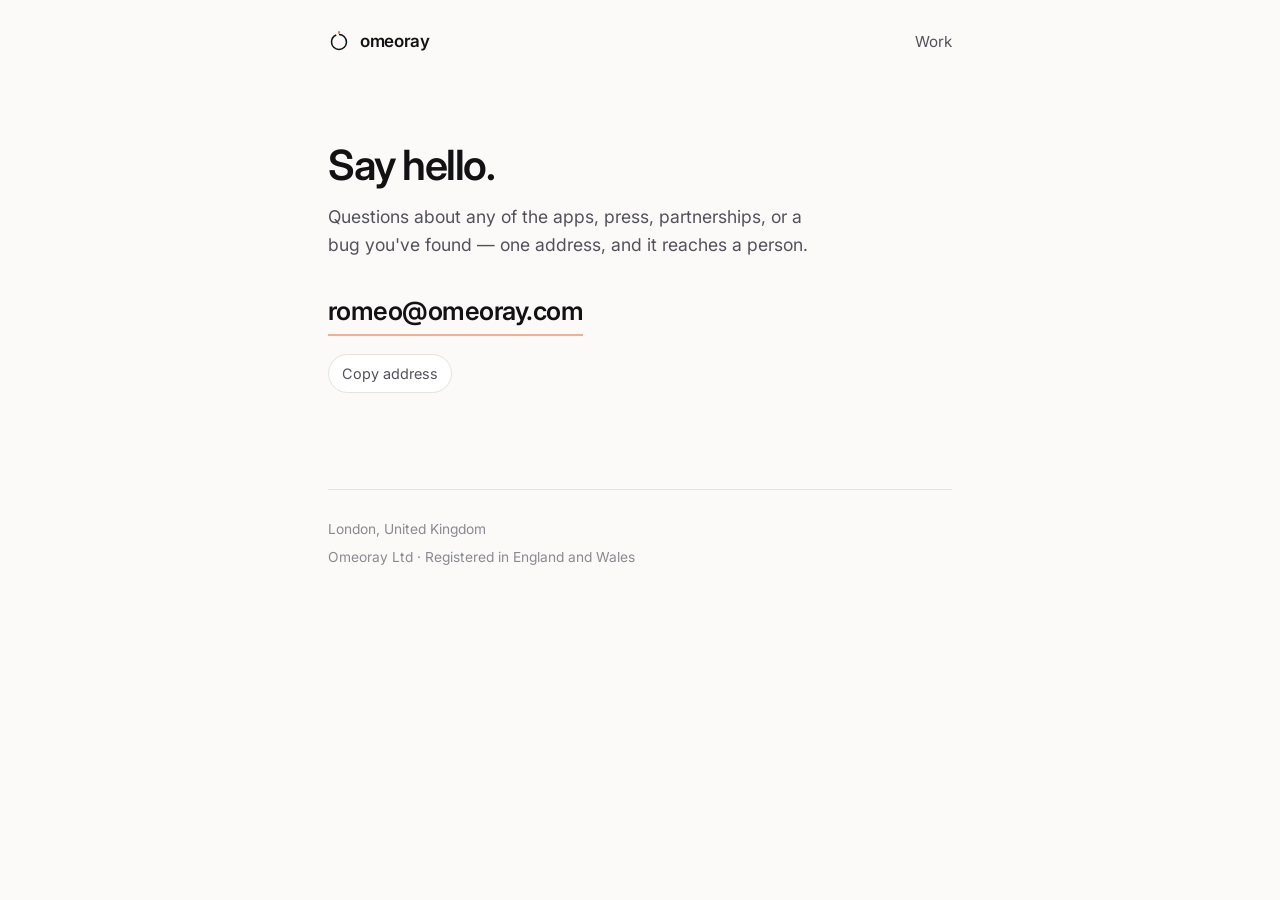
==== contact/index.html @ 8a7ece59 "Add the Omeoray Ltd company site A static site: home page with the three shipped products, and a con" ====
<!DOCTYPE html>
<html lang="en">
<head>
<meta charset="utf-8">
<meta name="viewport" content="width=device-width, initial-scale=1">
<title>Contact — Omeoray</title>
<meta name="description" content="Get in touch with Omeoray.">
<link rel="icon" href="../favicon.svg" type="image/svg+xml">
<meta property="og:title" content="Contact — Omeoray">
<meta property="og:description" content="Get in touch with Omeoray.">
<meta property="og:type" content="website">
<link rel="preconnect" href="https://fonts.googleapis.com">
<link rel="preconnect" href="https://fonts.gstatic.com" crossorigin>
<link href="https://fonts.googleapis.com/css2?family=Inter:wght@400;500;600&display=swap" rel="stylesheet">
<link rel="stylesheet" href="../styles.css">
</head>
<body>

<div class="shell">

  <header class="top">
    <a class="brand" href="../" aria-label="Omeoray — home">
      <svg class="mark" viewBox="0 0 100 100" style="--bearing:0deg" aria-hidden="true">
        <g class="dial">
          <circle class="ring" cx="50" cy="50" r="34" stroke-dasharray="199.6 14" transform="rotate(-90 50 50)"></circle>
          <line class="tick" x1="50" y1="10.5" x2="50" y2="3.5"></line>
        </g>
      </svg>
      <span>omeoray</span>
    </a>
    <nav><a href="../">Work</a></nav>
  </header>

  <main>
    <section class="contact">
      <h1>Say hello.</h1>
      <p>Questions about any of the apps, press, partnerships, or a bug you've found — one address, and it reaches a person.</p>

      <a class="mailto" href="mailto:romeo@omeoray.com">romeo@omeoray.com</a>

      <div class="copy-row">
        <button class="copy" id="copyBtn" type="button" hidden>Copy address</button>
        <span class="copy-note" id="copyNote" role="status" aria-live="polite"></span>
      </div>
    </section>
  </main>

  <footer>
    <p>London, United Kingdom</p>
    <!-- Required by law before this goes live on a public domain: company number,
         place of registration and registered office address. See README. -->
    <p>Omeoray Ltd · Registered in England and Wales</p>
  </footer>

</div>

<script>
  document.documentElement.classList.add('js');

  // Only offer the copy button if the browser can actually copy.
  var btn = document.getElementById('copyBtn');
  var note = document.getElementById('copyNote');
  var address = 'romeo@omeoray.com';

  if (btn && navigator.clipboard && window.isSecureContext) {
    btn.hidden = false;
    btn.addEventListener('click', function () {
      navigator.clipboard.writeText(address).then(function () {
        note.textContent = 'Copied.';
        note.classList.add('is-shown');
        setTimeout(function () { note.classList.remove('is-shown'); }, 1800);
      }).catch(function () {
        note.textContent = 'Copy failed — select it instead.';
        note.classList.add('is-shown');
      });
    });
  }
</script>

</body>
</html>
---- styles.css ----
/* Omeoray Ltd — company site
   One stylesheet. Light by default, dark when the viewer's system asks for it. */

:root {
  --bg: #fbfaf8;
  --bg-raised: #ffffff;
  --ink: #121214;
  --ink-soft: #52525b;
  --ink-faint: #8a8a93;
  --line: #e6e3dd;
  --accent: #e9540d;
  --shadow: 0 1px 2px rgba(18, 18, 20, 0.04), 0 8px 24px rgba(18, 18, 20, 0.05);
  --shadow-lift: 0 2px 4px rgba(18, 18, 20, 0.05), 0 14px 36px rgba(18, 18, 20, 0.09);
  --radius: 14px;
}

@media (prefers-color-scheme: dark) {
  :root:not([data-theme="light"]) {
    --bg: #0e0e10;
    --bg-raised: #17171a;
    --ink: #f4f3f1;
    --ink-soft: #a9a9b2;
    --ink-faint: #74747c;
    --line: #27272b;
    --accent: #ff7a33;
    --shadow: 0 1px 2px rgba(0, 0, 0, 0.3), 0 8px 24px rgba(0, 0, 0, 0.26);
    --shadow-lift: 0 2px 4px rgba(0, 0, 0, 0.34), 0 14px 36px rgba(0, 0, 0, 0.4);
  }
}

:root[data-theme="dark"] {
  --bg: #0e0e10;
  --bg-raised: #17171a;
  --ink: #f4f3f1;
  --ink-soft: #a9a9b2;
  --ink-faint: #74747c;
  --line: #27272b;
  --accent: #ff7a33;
  --shadow: 0 1px 2px rgba(0, 0, 0, 0.3), 0 8px 24px rgba(0, 0, 0, 0.26);
  --shadow-lift: 0 2px 4px rgba(0, 0, 0, 0.34), 0 14px 36px rgba(0, 0, 0, 0.4);
}

*,
*::before,
*::after {
  box-sizing: border-box;
}

html {
  -webkit-text-size-adjust: 100%;
}

body {
  margin: 0;
  background: var(--bg);
  color: var(--ink);
  font-family: Inter, ui-sans-serif, system-ui, -apple-system, "Segoe UI", Roboto,
    Helvetica, Arial, sans-serif;
  font-size: 17px;
  line-height: 1.6;
  -webkit-font-smoothing: antialiased;
  text-rendering: optimizeLegibility;
}

.shell {
  width: 100%;
  max-width: 41rem;
  margin: 0 auto;
  padding: 0 16px;
}

/* ---------- the bearing mark ---------- */

.mark {
  display: block;
  color: var(--ink);
  flex: none;
}

.mark .ring {
  fill: none;
  stroke: currentColor;
  stroke-width: 7;
}

.mark .tick {
  fill: none;
  stroke: var(--accent);
  stroke-width: 7;
  stroke-linecap: round;
}

.mark .dial {
  transform: rotate(var(--bearing, 0deg));
  transform-origin: 50px 50px;
  transition: transform 900ms cubic-bezier(0.22, 1, 0.36, 1);
}

/* ---------- header ---------- */

.top {
  display: flex;
  align-items: center;
  justify-content: space-between;
  gap: 16px;
  padding: 28px 0 0;
}

.brand {
  display: inline-flex;
  align-items: center;
  gap: 10px;
  color: inherit;
  text-decoration: none;
  font-weight: 600;
  letter-spacing: -0.02em;
}

.brand .mark {
  width: 22px;
  height: 22px;
}

.top nav a {
  color: var(--ink-soft);
  text-decoration: none;
  font-size: 0.95rem;
}

.top nav a:hover,
.top nav a:focus-visible {
  color: var(--ink);
}

/* ---------- hero ---------- */

.hero {
  padding: 88px 0 72px;
}

.hero .mark {
  width: 56px;
  height: 56px;
  margin-bottom: 30px;
}

.hero h1 {
  margin: 0 0 14px;
  font-size: clamp(2.1rem, 8vw, 3rem);
  line-height: 1.05;
  letter-spacing: -0.035em;
  font-weight: 600;
}

.hero p {
  margin: 0;
  max-width: 30rem;
  color: var(--ink-soft);
  font-size: 1.1rem;
}

/* ---------- projects ---------- */

.section-label {
  margin: 0 0 20px;
  font-size: 0.78rem;
  font-weight: 600;
  letter-spacing: 0.1em;
  text-transform: uppercase;
  color: var(--ink-faint);
}

.projects {
  list-style: none;
  margin: 0;
  padding: 0;
  display: grid;
  gap: 16px;
}

.project {
  background: var(--bg-raised);
  border: 1px solid var(--line);
  border-radius: var(--radius);
  padding: 24px;
  box-shadow: var(--shadow);
  transition: box-shadow 260ms ease, transform 260ms ease, border-color 260ms ease;
}

.project:hover,
.project:focus-within {
  transform: translateY(-2px);
  box-shadow: var(--shadow-lift);
  border-color: color-mix(in srgb, var(--accent) 34%, var(--line));
}

/* One satisfying revolution when you reach for it. */
.project:hover .mark .dial,
.project:focus-within .mark .dial {
  transform: rotate(calc(var(--bearing, 0deg) + 360deg));
}

.project-top {
  display: flex;
  align-items: center;
  gap: 12px;
  margin-bottom: 10px;
}

.project-top .mark {
  width: 26px;
  height: 26px;
}

.project h3 {
  margin: 0;
  font-size: 1.22rem;
  letter-spacing: -0.02em;
  font-weight: 600;
}

.project p {
  margin: 0 0 18px;
  color: var(--ink-soft);
}

.actions {
  display: flex;
  flex-wrap: wrap;
  gap: 8px;
  margin: 0 !important;
}

.btn {
  display: inline-flex;
  align-items: center;
  gap: 7px;
  padding: 8px 14px;
  border: 1px solid var(--line);
  border-radius: 999px;
  background: var(--bg);
  color: var(--ink);
  font-size: 0.92rem;
  font-weight: 500;
  text-decoration: none;
  transition: border-color 160ms ease, color 160ms ease, background 160ms ease;
}

.btn:hover,
.btn:focus-visible {
  border-color: var(--accent);
  color: var(--accent);
}

.btn svg {
  width: 13px;
  height: 13px;
  flex: none;
}

/* ---------- contact ---------- */

.contact {
  padding: 88px 0 0;
}

.contact h1 {
  margin: 0 0 14px;
  font-size: clamp(2rem, 7vw, 2.6rem);
  letter-spacing: -0.035em;
  line-height: 1.1;
  font-weight: 600;
}

.contact > p {
  margin: 0 0 32px;
  max-width: 30rem;
  color: var(--ink-soft);
  font-size: 1.1rem;
}

.mailto {
  display: inline-block;
  font-size: clamp(1.15rem, 5vw, 1.6rem);
  font-weight: 600;
  letter-spacing: -0.02em;
  color: var(--ink);
  text-decoration: none;
  border-bottom: 2px solid color-mix(in srgb, var(--accent) 45%, transparent);
  padding-bottom: 2px;
  transition: color 160ms ease, border-color 160ms ease;
  overflow-wrap: anywhere;
}

.mailto:hover,
.mailto:focus-visible {
  color: var(--accent);
  border-color: var(--accent);
}

.copy-row {
  display: flex;
  align-items: center;
  gap: 12px;
  margin-top: 18px;
  min-height: 34px;
}

.copy {
  appearance: none;
  font: inherit;
  font-size: 0.9rem;
  cursor: pointer;
  padding: 7px 13px;
  border: 1px solid var(--line);
  border-radius: 999px;
  background: var(--bg-raised);
  color: var(--ink-soft);
  transition: border-color 160ms ease, color 160ms ease;
}

.copy:hover,
.copy:focus-visible {
  border-color: var(--accent);
  color: var(--accent);
}

.copy-note {
  font-size: 0.9rem;
  color: var(--accent);
  opacity: 0;
  transition: opacity 200ms ease;
}

.copy-note.is-shown {
  opacity: 1;
}

/* ---------- footer ---------- */

footer {
  margin-top: 96px;
  padding: 28px 0 44px;
  border-top: 1px solid var(--line);
  color: var(--ink-faint);
  font-size: 0.86rem;
}

footer p {
  margin: 0 0 6px;
}

footer a {
  color: var(--ink-soft);
  text-decoration: none;
}

footer a:hover,
footer a:focus-visible {
  color: var(--accent);
}

/* ---------- scroll reveal (only ever applied when JS runs) ---------- */

.js .reveal {
  opacity: 0;
  transform: translateY(14px);
  transition: opacity 620ms ease, transform 620ms cubic-bezier(0.22, 1, 0.36, 1);
}

.js .reveal.is-in {
  opacity: 1;
  transform: none;
}

:focus-visible {
  outline: 2px solid var(--accent);
  outline-offset: 3px;
  border-radius: 4px;
}

@media (prefers-reduced-motion: reduce) {
  *,
  *::before,
  *::after {
    animation-duration: 0.001ms !important;
    animation-iteration-count: 1 !important;
    transition-duration: 0.001ms !important;
  }

  .js .reveal {
    opacity: 1;
    transform: none;
  }
}
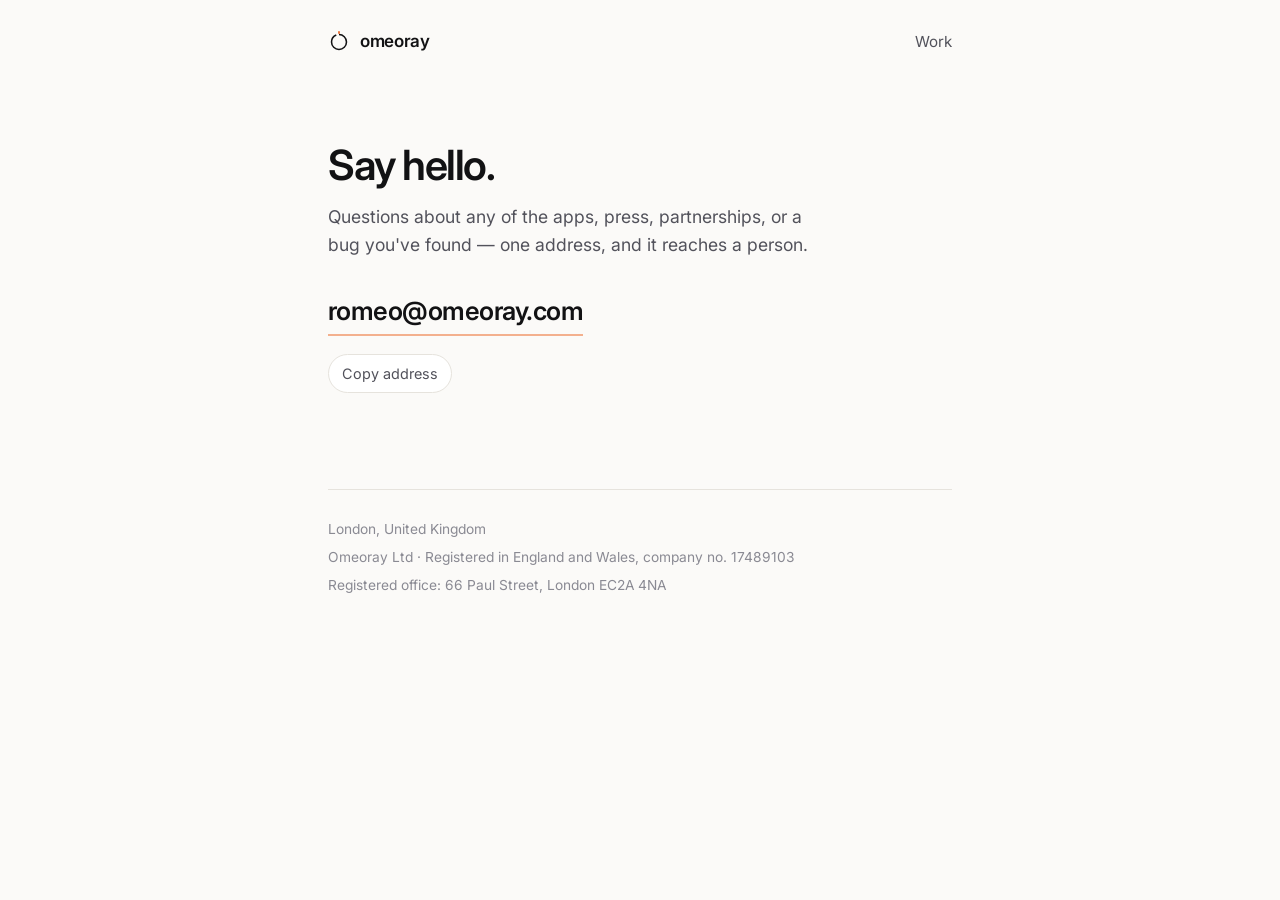
==== commit d09ddb39: "Add app icons, company details, and a little 2003 Each product now leads with its real App Store ico" ====
--- a/contact/index.html
+++ b/contact/index.html
@@ -47,9 +47,8 @@
 
   <footer>
     <p>London, United Kingdom</p>
-    <!-- Required by law before this goes live on a public domain: company number,
-         place of registration and registered office address. See README. -->
-    <p>Omeoray Ltd · Registered in England and Wales</p>
+    <p>Omeoray Ltd · Registered in England and Wales, company no. 17489103</p>
+    <p>Registered office: 66 Paul Street, London EC2A 4NA</p>
   </footer>
 
 </div>
--- a/styles.css
+++ b/styles.css
@@ -12,6 +12,9 @@
   --shadow: 0 1px 2px rgba(18, 18, 20, 0.04), 0 8px 24px rgba(18, 18, 20, 0.05);
   --shadow-lift: 0 2px 4px rgba(18, 18, 20, 0.05), 0 14px 36px rgba(18, 18, 20, 0.09);
   --radius: 14px;
+  --mono: ui-monospace, SFMono-Regular, Menlo, "Cascadia Mono", "Liberation Mono",
+    Consolas, monospace;
+  --sheen: rgba(255, 255, 255, 0.55);
 }
 
 @media (prefers-color-scheme: dark) {
@@ -25,6 +28,7 @@
     --accent: #ff7a33;
     --shadow: 0 1px 2px rgba(0, 0, 0, 0.3), 0 8px 24px rgba(0, 0, 0, 0.26);
     --shadow-lift: 0 2px 4px rgba(0, 0, 0, 0.34), 0 14px 36px rgba(0, 0, 0, 0.4);
+    --sheen: rgba(255, 255, 255, 0.16);
   }
 }
 
@@ -38,6 +42,7 @@
   --accent: #ff7a33;
   --shadow: 0 1px 2px rgba(0, 0, 0, 0.3), 0 8px 24px rgba(0, 0, 0, 0.26);
   --shadow-lift: 0 2px 4px rgba(0, 0, 0, 0.34), 0 14px 36px rgba(0, 0, 0, 0.4);
+  --sheen: rgba(255, 255, 255, 0.16);
 }
 
 *,
@@ -163,9 +168,10 @@
 
 .section-label {
   margin: 0 0 20px;
-  font-size: 0.78rem;
-  font-weight: 600;
-  letter-spacing: 0.1em;
+  font-family: var(--mono);
+  font-size: 0.72rem;
+  font-weight: 500;
+  letter-spacing: 0.18em;
   text-transform: uppercase;
   color: var(--ink-faint);
 }
@@ -179,6 +185,8 @@
 }
 
 .project {
+  position: relative;
+  overflow: hidden;
   background: var(--bg-raised);
   border: 1px solid var(--line);
   border-radius: var(--radius);
@@ -203,20 +211,143 @@
 .project-top {
   display: flex;
   align-items: center;
-  gap: 12px;
-  margin-bottom: 10px;
-}
-
+  gap: 14px;
+  margin-bottom: 14px;
+}
+
+/* The maker's mark sits in the corner of each product, like a hallmark. */
 .project-top .mark {
-  width: 26px;
-  height: 26px;
+  width: 20px;
+  height: 20px;
+  opacity: 0.45;
 }
 
 .project h3 {
+  flex: 1;
   margin: 0;
   font-size: 1.22rem;
   letter-spacing: -0.02em;
   font-weight: 600;
+}
+
+/* ---------- app icons, with the 2003 glass shine ---------- */
+
+.app-icon {
+  position: relative;
+  width: 56px;
+  height: 56px;
+  flex: none;
+  border-radius: 13px;
+  overflow: hidden;
+  box-shadow: 0 1px 2px rgba(0, 0, 0, 0.2), 0 6px 14px rgba(0, 0, 0, 0.14);
+}
+
+.app-icon img {
+  display: block;
+  width: 100%;
+  height: 100%;
+  object-fit: cover;
+}
+
+/* highlight across the top half, cut off hard — the old gel-button trick */
+.app-icon::after {
+  content: "";
+  position: absolute;
+  inset: 0;
+  pointer-events: none;
+  background: linear-gradient(
+    to bottom,
+    rgba(255, 255, 255, 0.4) 0%,
+    rgba(255, 255, 255, 0.12) 45%,
+    rgba(255, 255, 255, 0) 46%
+  );
+}
+
+.app-icon::before {
+  content: "";
+  position: absolute;
+  inset: 0;
+  z-index: 1;
+  pointer-events: none;
+  border-radius: inherit;
+  box-shadow: inset 0 0 0 1px rgba(0, 0, 0, 0.14);
+}
+
+/* ---------- the sheen sweep ---------- */
+
+.project::after {
+  content: "";
+  position: absolute;
+  top: 0;
+  left: -60%;
+  width: 38%;
+  height: 100%;
+  pointer-events: none;
+  opacity: 0;
+  transform: skewX(-18deg);
+  background: linear-gradient(100deg, transparent, var(--sheen), transparent);
+}
+
+.project:hover::after,
+.project:focus-within::after {
+  animation: sweep 900ms ease-out;
+}
+
+@keyframes sweep {
+  0% { left: -60%; opacity: 0; }
+  12% { opacity: 1; }
+  100% { left: 125%; opacity: 0; }
+}
+
+/* ---------- the loader ---------- */
+
+.preloader {
+  position: fixed;
+  inset: 0;
+  z-index: 60;
+  display: none;
+  flex-direction: column;
+  align-items: center;
+  justify-content: center;
+  gap: 18px;
+  background: var(--bg);
+}
+
+.preloading .preloader {
+  display: flex;
+}
+
+.preloading body {
+  overflow: hidden;
+}
+
+.preloader.is-done {
+  opacity: 0;
+  pointer-events: none;
+  transition: opacity 420ms ease;
+}
+
+.pl-bar {
+  width: min(240px, 58vw);
+  height: 3px;
+  overflow: hidden;
+  border-radius: 999px;
+  background: var(--line);
+}
+
+.pl-fill {
+  width: 0;
+  height: 100%;
+  border-radius: 999px;
+  background: var(--accent);
+}
+
+.pl-count {
+  font-family: var(--mono);
+  font-size: 0.72rem;
+  letter-spacing: 0.22em;
+  text-transform: uppercase;
+  color: var(--ink-faint);
 }
 
 .project p {
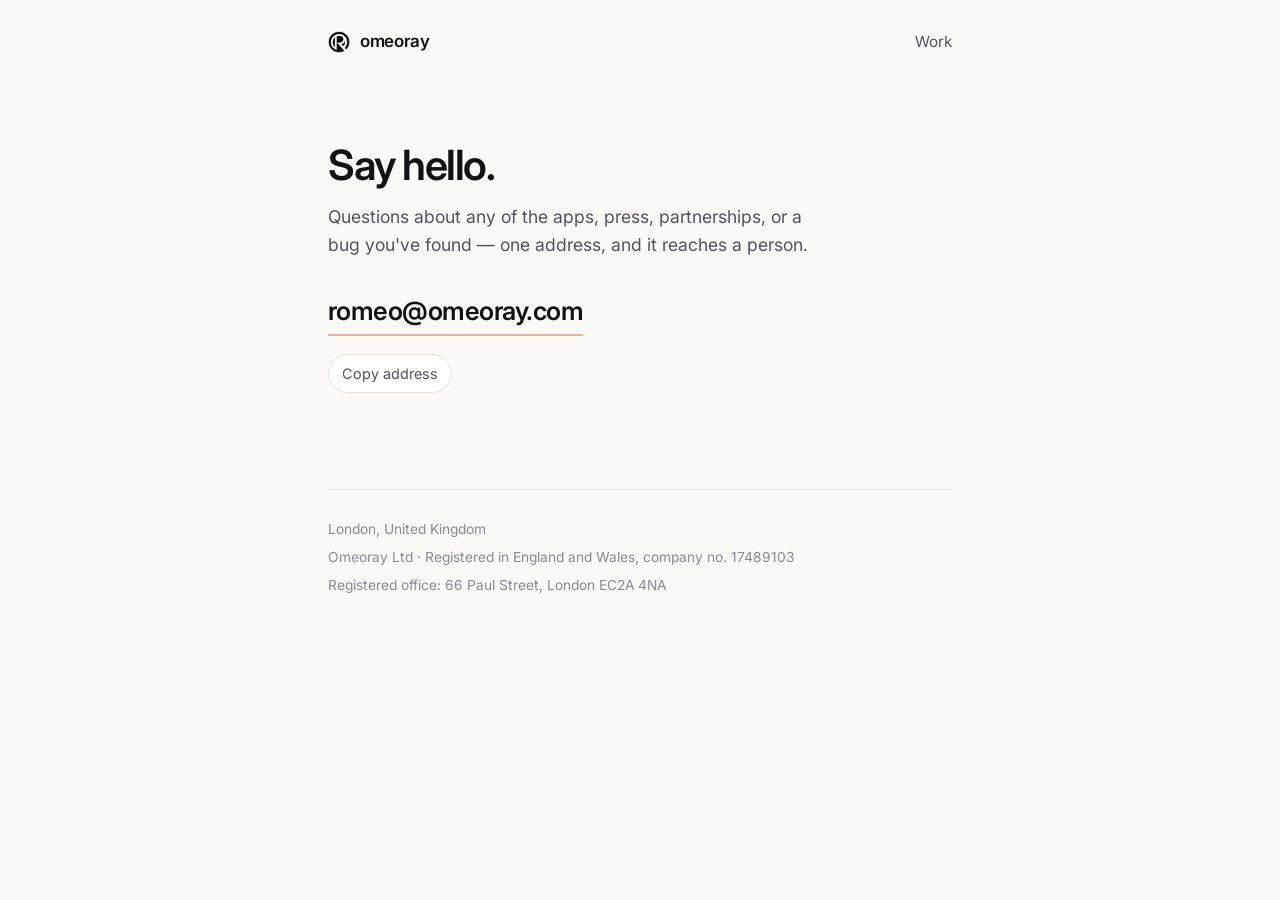
==== commit 81ac5046: "Use the real Omeoray mark Replaces the placeholder ring with the actual monogram, cropped out of the" ====
--- a/contact/index.html
+++ b/contact/index.html
@@ -6,6 +6,7 @@
 <title>Contact — Omeoray</title>
 <meta name="description" content="Get in touch with Omeoray.">
 <link rel="icon" href="../favicon.svg" type="image/svg+xml">
+<link rel="apple-touch-icon" href="../assets/apple-touch-icon.png">
 <meta property="og:title" content="Contact — Omeoray">
 <meta property="og:description" content="Get in touch with Omeoray.">
 <meta property="og:type" content="website">
@@ -20,12 +21,7 @@
 
   <header class="top">
     <a class="brand" href="../" aria-label="Omeoray — home">
-      <svg class="mark" viewBox="0 0 100 100" style="--bearing:0deg" aria-hidden="true">
-        <g class="dial">
-          <circle class="ring" cx="50" cy="50" r="34" stroke-dasharray="199.6 14" transform="rotate(-90 50 50)"></circle>
-          <line class="tick" x1="50" y1="10.5" x2="50" y2="3.5"></line>
-        </g>
-      </svg>
+      <img class="mark" src="../assets/omeoray-mark.png" width="512" height="512" alt="" decoding="async">
       <span>omeoray</span>
     </a>
     <nav><a href="../">Work</a></nav>
--- a/styles.css
+++ b/styles.css
@@ -74,31 +74,26 @@
   padding: 0 16px;
 }
 
-/* ---------- the bearing mark ---------- */
-
+/* ---------- the Omeoray mark ---------- */
+
+/* Black artwork on transparent, so dark mode is one exact inversion
+   rather than a second export. */
 .mark {
   display: block;
-  color: var(--ink);
   flex: none;
-}
-
-.mark .ring {
-  fill: none;
-  stroke: currentColor;
-  stroke-width: 7;
-}
-
-.mark .tick {
-  fill: none;
-  stroke: var(--accent);
-  stroke-width: 7;
-  stroke-linecap: round;
-}
-
-.mark .dial {
-  transform: rotate(var(--bearing, 0deg));
-  transform-origin: 50px 50px;
+  width: 22px;
+  height: 22px;
   transition: transform 900ms cubic-bezier(0.22, 1, 0.36, 1);
+}
+
+@media (prefers-color-scheme: dark) {
+  :root:not([data-theme="light"]) .mark {
+    filter: invert(1);
+  }
+}
+
+:root[data-theme="dark"] .mark {
+  filter: invert(1);
 }
 
 /* ---------- header ---------- */
@@ -144,9 +139,15 @@
 }
 
 .hero .mark {
-  width: 56px;
-  height: 56px;
+  width: 62px;
+  height: 62px;
   margin-bottom: 30px;
+  animation: spin-in 1100ms cubic-bezier(0.22, 1, 0.36, 1) both;
+}
+
+@keyframes spin-in {
+  from { transform: rotate(-150deg) scale(0.86); opacity: 0; }
+  to { transform: none; opacity: 1; }
 }
 
 .hero h1 {
@@ -203,9 +204,9 @@
 }
 
 /* One satisfying revolution when you reach for it. */
-.project:hover .mark .dial,
-.project:focus-within .mark .dial {
-  transform: rotate(calc(var(--bearing, 0deg) + 360deg));
+.project:hover .mark,
+.project:focus-within .mark {
+  transform: rotate(360deg);
 }
 
 .project-top {
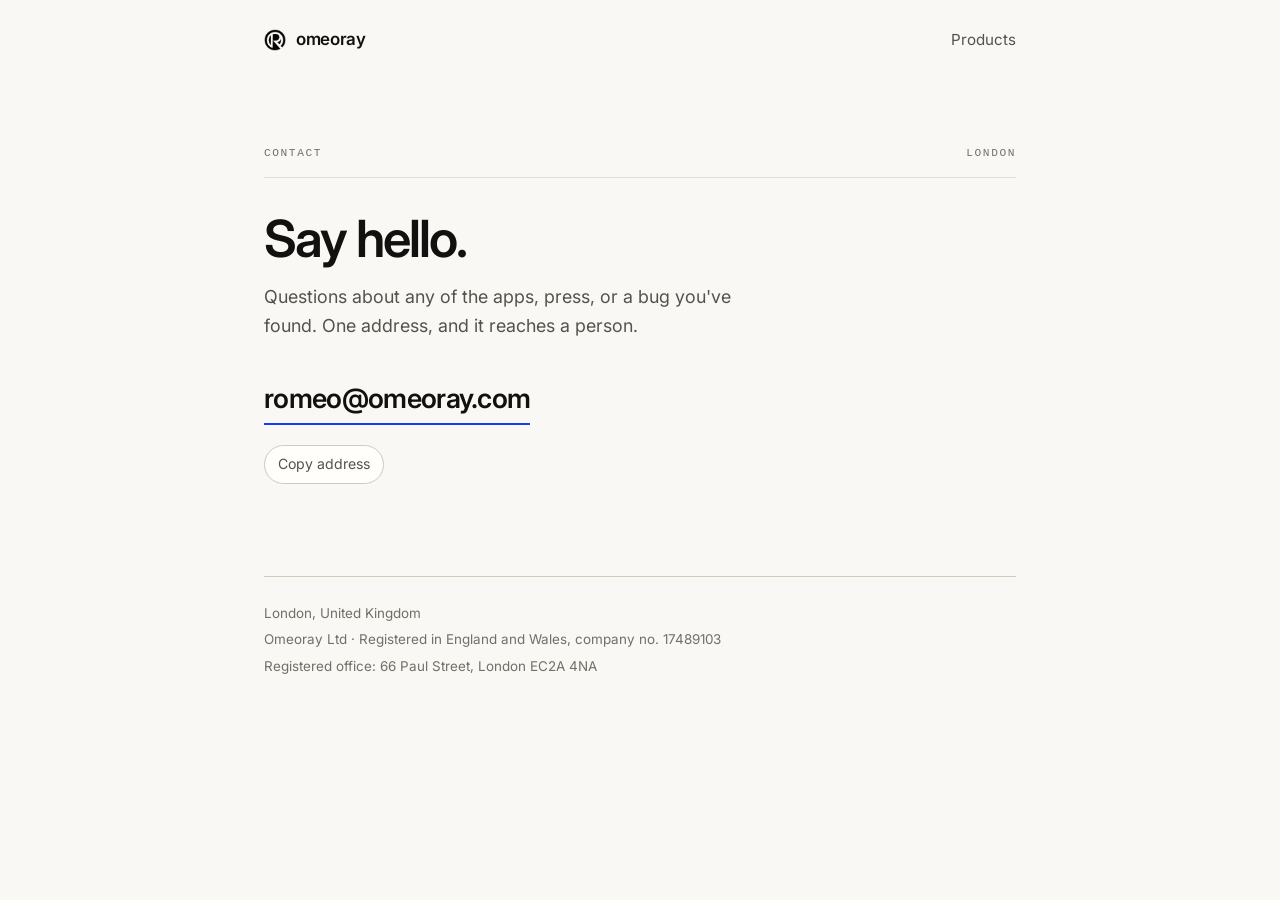
==== commit 74b46355: "Rework the site as a curated portfolio Panels instead of cards. The rounded, shadowed card look read" ====
--- a/contact/index.html
+++ b/contact/index.html
@@ -24,13 +24,18 @@
       <img class="mark" src="../assets/omeoray-mark.png" width="512" height="512" alt="" decoding="async">
       <span>omeoray</span>
     </a>
-    <nav><a href="../">Work</a></nav>
+    <nav><a href="../">Products</a></nav>
   </header>
 
   <main>
     <section class="contact">
+      <div class="hero-bar">
+        <span class="meta">Contact</span>
+        <span class="meta">London</span>
+      </div>
+
       <h1>Say hello.</h1>
-      <p>Questions about any of the apps, press, partnerships, or a bug you've found — one address, and it reaches a person.</p>
+      <p>Questions about any of the apps, press, or a bug you've found. One address, and it reaches a person.</p>
 
       <a class="mailto" href="mailto:romeo@omeoray.com">romeo@omeoray.com</a>
 
@@ -61,11 +66,11 @@
     btn.hidden = false;
     btn.addEventListener('click', function () {
       navigator.clipboard.writeText(address).then(function () {
-        note.textContent = 'Copied.';
+        note.textContent = 'Copied';
         note.classList.add('is-shown');
         setTimeout(function () { note.classList.remove('is-shown'); }, 1800);
       }).catch(function () {
-        note.textContent = 'Copy failed — select it instead.';
+        note.textContent = 'Copy failed — select it instead';
         note.classList.add('is-shown');
       });
     });
--- a/styles.css
+++ b/styles.css
@@ -1,48 +1,46 @@
 /* Omeoray Ltd — company site
-   One stylesheet. Light by default, dark when the viewer's system asks for it. */
+   One stylesheet. Warm off-white, near-black, one electric blue.
+   Light by default, dark when the viewer's system asks for it. */
 
 :root {
-  --bg: #fbfaf8;
-  --bg-raised: #ffffff;
-  --ink: #121214;
-  --ink-soft: #52525b;
-  --ink-faint: #8a8a93;
-  --line: #e6e3dd;
-  --accent: #e9540d;
-  --shadow: 0 1px 2px rgba(18, 18, 20, 0.04), 0 8px 24px rgba(18, 18, 20, 0.05);
-  --shadow-lift: 0 2px 4px rgba(18, 18, 20, 0.05), 0 14px 36px rgba(18, 18, 20, 0.09);
-  --radius: 14px;
+  --bg: #faf8f4;
+  --panel: #fffefb;
+  --ink: #121110;
+  --ink-soft: #55524c;
+  --ink-faint: #736f67;
+  --line: #e4ded3;
+  --line-strong: #d2cabb;
+  --accent: #1b3cff;
+  --accent-wash: rgba(27, 60, 255, 0.05);
+  --radius: 10px;
   --mono: ui-monospace, SFMono-Regular, Menlo, "Cascadia Mono", "Liberation Mono",
     Consolas, monospace;
-  --sheen: rgba(255, 255, 255, 0.55);
 }
 
 @media (prefers-color-scheme: dark) {
   :root:not([data-theme="light"]) {
-    --bg: #0e0e10;
-    --bg-raised: #17171a;
-    --ink: #f4f3f1;
-    --ink-soft: #a9a9b2;
-    --ink-faint: #74747c;
-    --line: #27272b;
-    --accent: #ff7a33;
-    --shadow: 0 1px 2px rgba(0, 0, 0, 0.3), 0 8px 24px rgba(0, 0, 0, 0.26);
-    --shadow-lift: 0 2px 4px rgba(0, 0, 0, 0.34), 0 14px 36px rgba(0, 0, 0, 0.4);
-    --sheen: rgba(255, 255, 255, 0.16);
+    --bg: #0d0d0c;
+    --panel: #151513;
+    --ink: #f5f2ec;
+    --ink-soft: #a8a49c;
+    --ink-faint: #8a857b;
+    --line: #272521;
+    --line-strong: #3a3732;
+    --accent: #6b89ff;
+    --accent-wash: rgba(107, 137, 255, 0.07);
   }
 }
 
 :root[data-theme="dark"] {
-  --bg: #0e0e10;
-  --bg-raised: #17171a;
-  --ink: #f4f3f1;
-  --ink-soft: #a9a9b2;
-  --ink-faint: #74747c;
-  --line: #27272b;
-  --accent: #ff7a33;
-  --shadow: 0 1px 2px rgba(0, 0, 0, 0.3), 0 8px 24px rgba(0, 0, 0, 0.26);
-  --shadow-lift: 0 2px 4px rgba(0, 0, 0, 0.34), 0 14px 36px rgba(0, 0, 0, 0.4);
-  --sheen: rgba(255, 255, 255, 0.16);
+  --bg: #0d0d0c;
+  --panel: #151513;
+  --ink: #f5f2ec;
+  --ink-soft: #a8a49c;
+  --ink-faint: #8a857b;
+  --line: #272521;
+  --line-strong: #3a3732;
+  --accent: #6b89ff;
+  --accent-wash: rgba(107, 137, 255, 0.07);
 }
 
 *,
@@ -69,9 +67,20 @@
 
 .shell {
   width: 100%;
-  max-width: 41rem;
+  max-width: 50rem;
   margin: 0 auto;
-  padding: 0 16px;
+  padding: 0 24px;
+}
+
+/* ---------- small interface type ---------- */
+
+.meta {
+  font-family: var(--mono);
+  font-size: 0.7rem;
+  font-weight: 500;
+  letter-spacing: 0.14em;
+  text-transform: uppercase;
+  color: var(--ink-faint);
 }
 
 /* ---------- the Omeoray mark ---------- */
@@ -83,7 +92,6 @@
   flex: none;
   width: 22px;
   height: 22px;
-  transition: transform 900ms cubic-bezier(0.22, 1, 0.36, 1);
 }
 
 @media (prefers-color-scheme: dark) {
@@ -103,7 +111,7 @@
   align-items: center;
   justify-content: space-between;
   gap: 16px;
-  padding: 28px 0 0;
+  padding: 26px 0 0;
 }
 
 .brand {
@@ -116,63 +124,79 @@
   letter-spacing: -0.02em;
 }
 
-.brand .mark {
-  width: 22px;
-  height: 22px;
-}
-
 .top nav a {
   color: var(--ink-soft);
   text-decoration: none;
   font-size: 0.95rem;
+  transition: color 140ms ease;
 }
 
 .top nav a:hover,
 .top nav a:focus-visible {
-  color: var(--ink);
+  color: var(--accent);
 }
 
 /* ---------- hero ---------- */
 
 .hero {
-  padding: 88px 0 72px;
+  padding: 92px 0 0;
+}
+
+/* a thin framing bar, the way a portfolio index labels its own page */
+.hero-bar {
+  display: flex;
+  align-items: baseline;
+  justify-content: space-between;
+  gap: 16px;
+  padding-bottom: 14px;
+  border-bottom: 1px solid var(--line);
 }
 
 .hero .mark {
-  width: 62px;
-  height: 62px;
-  margin-bottom: 30px;
-  animation: spin-in 1100ms cubic-bezier(0.22, 1, 0.36, 1) both;
-}
-
-@keyframes spin-in {
-  from { transform: rotate(-150deg) scale(0.86); opacity: 0; }
-  to { transform: none; opacity: 1; }
+  width: 58px;
+  height: 58px;
+  margin: 42px 0 28px;
 }
 
 .hero h1 {
-  margin: 0 0 14px;
-  font-size: clamp(2.1rem, 8vw, 3rem);
-  line-height: 1.05;
-  letter-spacing: -0.035em;
+  margin: 0 0 20px;
+  font-size: clamp(2.4rem, 8.5vw, 3.9rem);
+  line-height: 1.02;
+  letter-spacing: -0.04em;
   font-weight: 600;
+  max-width: 14ch;
 }
 
 .hero p {
   margin: 0;
-  max-width: 30rem;
+  max-width: 34rem;
   color: var(--ink-soft);
-  font-size: 1.1rem;
-}
-
-/* ---------- projects ---------- */
-
-.section-label {
-  margin: 0 0 20px;
+  font-size: 1.12rem;
+}
+
+/* ---------- work ---------- */
+
+.work {
+  padding: 88px 0 0;
+}
+
+.work-head {
+  display: flex;
+  align-items: baseline;
+  justify-content: space-between;
+  gap: 16px;
+  margin: 0 0 2px;
+  padding-bottom: 14px;
+  border-bottom: 1px solid var(--line-strong);
+}
+
+.work-head h2 {
+  margin: 0;
+  font: inherit;
   font-family: var(--mono);
-  font-size: 0.72rem;
+  font-size: 0.7rem;
   font-weight: 500;
-  letter-spacing: 0.18em;
+  letter-spacing: 0.14em;
   text-transform: uppercase;
   color: var(--ink-faint);
 }
@@ -181,179 +205,142 @@
   list-style: none;
   margin: 0;
   padding: 0;
-  display: grid;
+}
+
+.panel {
+  position: relative;
+  padding: 30px 24px 30px 20px;
+  border-bottom: 1px solid var(--line);
+  transition: background-color 180ms ease;
+}
+
+/* the closing rule belongs to the footer, not the last panel */
+.panel:last-child {
+  border-bottom: 0;
+}
+
+/* the left rule is the activation cue — drawn, not laid out, so nothing shifts */
+.panel::before {
+  content: "";
+  position: absolute;
+  top: -1px;
+  bottom: -1px;
+  left: 0;
+  width: 2px;
+  background: var(--accent);
+  transform: scaleY(0);
+  transform-origin: 50% 0;
+  transition: transform 180ms ease;
+}
+
+.panel:hover,
+.panel:focus-within {
+  background: var(--accent-wash);
+}
+
+.panel:hover::before,
+.panel:focus-within::before {
+  transform: scaleY(1);
+}
+
+.panel-head {
+  display: flex;
+  align-items: baseline;
+  justify-content: space-between;
   gap: 16px;
-}
-
-.project {
+  margin-bottom: 18px;
+}
+
+.panel-index {
+  font-family: var(--mono);
+  font-size: 0.7rem;
+  font-weight: 500;
+  letter-spacing: 0.14em;
+  color: var(--ink-faint);
+  transition: color 180ms ease;
+}
+
+.panel:hover .panel-index,
+.panel:focus-within .panel-index {
+  color: var(--accent);
+}
+
+.panel-platform {
+  font-family: var(--mono);
+  font-size: 0.7rem;
+  letter-spacing: 0.14em;
+  text-transform: uppercase;
+  color: var(--ink-faint);
+}
+
+.panel-body {
+  display: flex;
+  align-items: flex-start;
+  gap: 22px;
+}
+
+.panel-art {
+  width: 72px;
+  height: 72px;
+  flex: none;
   position: relative;
+  border-radius: 16px;
   overflow: hidden;
-  background: var(--bg-raised);
-  border: 1px solid var(--line);
-  border-radius: var(--radius);
-  padding: 24px;
-  box-shadow: var(--shadow);
-  transition: box-shadow 260ms ease, transform 260ms ease, border-color 260ms ease;
-}
-
-.project:hover,
-.project:focus-within {
-  transform: translateY(-2px);
-  box-shadow: var(--shadow-lift);
-  border-color: color-mix(in srgb, var(--accent) 34%, var(--line));
-}
-
-/* One satisfying revolution when you reach for it. */
-.project:hover .mark,
-.project:focus-within .mark {
-  transform: rotate(360deg);
-}
-
-.project-top {
-  display: flex;
-  align-items: center;
-  gap: 14px;
-  margin-bottom: 14px;
-}
-
-/* The maker's mark sits in the corner of each product, like a hallmark. */
-.project-top .mark {
-  width: 20px;
-  height: 20px;
-  opacity: 0.45;
-}
-
-.project h3 {
-  flex: 1;
-  margin: 0;
-  font-size: 1.22rem;
-  letter-spacing: -0.02em;
-  font-weight: 600;
-}
-
-/* ---------- app icons, with the 2003 glass shine ---------- */
-
-.app-icon {
-  position: relative;
-  width: 56px;
-  height: 56px;
-  flex: none;
-  border-radius: 13px;
-  overflow: hidden;
-  box-shadow: 0 1px 2px rgba(0, 0, 0, 0.2), 0 6px 14px rgba(0, 0, 0, 0.14);
-}
-
-.app-icon img {
+}
+
+.panel-art img {
   display: block;
   width: 100%;
   height: 100%;
   object-fit: cover;
 }
 
-/* highlight across the top half, cut off hard — the old gel-button trick */
-.app-icon::after {
+.panel-art::after {
   content: "";
   position: absolute;
   inset: 0;
-  pointer-events: none;
-  background: linear-gradient(
-    to bottom,
-    rgba(255, 255, 255, 0.4) 0%,
-    rgba(255, 255, 255, 0.12) 45%,
-    rgba(255, 255, 255, 0) 46%
-  );
-}
-
-.app-icon::before {
-  content: "";
-  position: absolute;
-  inset: 0;
-  z-index: 1;
-  pointer-events: none;
   border-radius: inherit;
-  box-shadow: inset 0 0 0 1px rgba(0, 0, 0, 0.14);
-}
-
-/* ---------- the sheen sweep ---------- */
-
-.project::after {
-  content: "";
-  position: absolute;
-  top: 0;
-  left: -60%;
-  width: 38%;
-  height: 100%;
-  pointer-events: none;
+  box-shadow: inset 0 0 0 1px rgba(0, 0, 0, 0.16);
+}
+
+.panel-text {
+  min-width: 0;
+}
+
+.panel-title {
+  display: flex;
+  align-items: center;
+  gap: 10px;
+  margin: 0 0 8px;
+  font-size: 1.3rem;
+  letter-spacing: -0.022em;
+  font-weight: 600;
+}
+
+/* the arrow is the reveal: it slides in, it does not fade in from nowhere */
+.panel-arrow {
+  color: var(--accent);
   opacity: 0;
-  transform: skewX(-18deg);
-  background: linear-gradient(100deg, transparent, var(--sheen), transparent);
-}
-
-.project:hover::after,
-.project:focus-within::after {
-  animation: sweep 900ms ease-out;
-}
-
-@keyframes sweep {
-  0% { left: -60%; opacity: 0; }
-  12% { opacity: 1; }
-  100% { left: 125%; opacity: 0; }
-}
-
-/* ---------- the loader ---------- */
-
-.preloader {
-  position: fixed;
-  inset: 0;
-  z-index: 60;
-  display: none;
-  flex-direction: column;
-  align-items: center;
-  justify-content: center;
-  gap: 18px;
-  background: var(--bg);
-}
-
-.preloading .preloader {
-  display: flex;
-}
-
-.preloading body {
-  overflow: hidden;
-}
-
-.preloader.is-done {
-  opacity: 0;
-  pointer-events: none;
-  transition: opacity 420ms ease;
-}
-
-.pl-bar {
-  width: min(240px, 58vw);
-  height: 3px;
-  overflow: hidden;
-  border-radius: 999px;
-  background: var(--line);
-}
-
-.pl-fill {
-  width: 0;
-  height: 100%;
-  border-radius: 999px;
-  background: var(--accent);
-}
-
-.pl-count {
-  font-family: var(--mono);
-  font-size: 0.72rem;
-  letter-spacing: 0.22em;
-  text-transform: uppercase;
-  color: var(--ink-faint);
-}
-
-.project p {
+  transform: translateX(-6px);
+  transition: opacity 180ms ease, transform 180ms ease;
+}
+
+.panel-arrow svg {
+  display: block;
+  width: 15px;
+  height: 15px;
+}
+
+.panel:hover .panel-arrow,
+.panel:focus-within .panel-arrow {
+  opacity: 1;
+  transform: none;
+}
+
+.panel-text p {
   margin: 0 0 18px;
   color: var(--ink-soft);
+  max-width: 38rem;
 }
 
 .actions {
@@ -367,15 +354,15 @@
   display: inline-flex;
   align-items: center;
   gap: 7px;
-  padding: 8px 14px;
-  border: 1px solid var(--line);
+  padding: 7px 13px;
+  border: 1px solid var(--line-strong);
   border-radius: 999px;
-  background: var(--bg);
+  background: var(--panel);
   color: var(--ink);
-  font-size: 0.92rem;
+  font-size: 0.9rem;
   font-weight: 500;
   text-decoration: none;
-  transition: border-color 160ms ease, color 160ms ease, background 160ms ease;
+  transition: border-color 140ms ease, color 140ms ease;
 }
 
 .btn:hover,
@@ -385,70 +372,69 @@
 }
 
 .btn svg {
-  width: 13px;
-  height: 13px;
+  width: 12px;
+  height: 12px;
   flex: none;
 }
 
 /* ---------- contact ---------- */
 
 .contact {
-  padding: 88px 0 0;
+  padding: 92px 0 0;
 }
 
 .contact h1 {
-  margin: 0 0 14px;
-  font-size: clamp(2rem, 7vw, 2.6rem);
-  letter-spacing: -0.035em;
-  line-height: 1.1;
+  margin: 34px 0 18px;
+  font-size: clamp(2.2rem, 7.5vw, 3.2rem);
+  letter-spacing: -0.04em;
+  line-height: 1.04;
   font-weight: 600;
 }
 
 .contact > p {
-  margin: 0 0 32px;
-  max-width: 30rem;
+  margin: 0 0 36px;
+  max-width: 32rem;
   color: var(--ink-soft);
-  font-size: 1.1rem;
+  font-size: 1.12rem;
 }
 
 .mailto {
   display: inline-block;
-  font-size: clamp(1.15rem, 5vw, 1.6rem);
+  font-size: clamp(1.2rem, 5vw, 1.7rem);
   font-weight: 600;
-  letter-spacing: -0.02em;
+  letter-spacing: -0.025em;
   color: var(--ink);
   text-decoration: none;
-  border-bottom: 2px solid color-mix(in srgb, var(--accent) 45%, transparent);
-  padding-bottom: 2px;
-  transition: color 160ms ease, border-color 160ms ease;
+  border-bottom: 2px solid var(--accent);
+  padding-bottom: 3px;
+  transition: color 140ms ease;
   overflow-wrap: anywhere;
 }
 
 .mailto:hover,
 .mailto:focus-visible {
   color: var(--accent);
-  border-color: var(--accent);
 }
 
 .copy-row {
   display: flex;
   align-items: center;
   gap: 12px;
-  margin-top: 18px;
+  margin-top: 20px;
   min-height: 34px;
 }
 
 .copy {
   appearance: none;
   font: inherit;
-  font-size: 0.9rem;
+  font-size: 0.88rem;
   cursor: pointer;
   padding: 7px 13px;
-  border: 1px solid var(--line);
+  border: 1px solid var(--line-strong);
   border-radius: 999px;
-  background: var(--bg-raised);
+  background: var(--panel);
   color: var(--ink-soft);
-  transition: border-color 160ms ease, color 160ms ease;
+  transition: border-color 140ms ease, color 140ms ease;
 }
 
 .copy:hover,
@@ -458,10 +444,13 @@
 }
 
 .copy-note {
-  font-size: 0.9rem;
+  font-family: var(--mono);
+  font-size: 0.72rem;
+  letter-spacing: 0.1em;
+  text-transform: uppercase;
   color: var(--accent);
   opacity: 0;
-  transition: opacity 200ms ease;
+  transition: opacity 160ms ease;
 }
 
 .copy-note.is-shown {
@@ -471,20 +460,21 @@
 /* ---------- footer ---------- */
 
 footer {
-  margin-top: 96px;
-  padding: 28px 0 44px;
-  border-top: 1px solid var(--line);
+  margin-top: 92px;
+  padding: 26px 0 48px;
+  border-top: 1px solid var(--line-strong);
   color: var(--ink-faint);
-  font-size: 0.86rem;
+  font-size: 0.84rem;
 }
 
 footer p {
-  margin: 0 0 6px;
+  margin: 0 0 5px;
 }
 
 footer a {
   color: var(--ink-soft);
   text-decoration: none;
+  transition: color 140ms ease;
 }
 
 footer a:hover,
@@ -496,8 +486,8 @@
 
 .js .reveal {
   opacity: 0;
-  transform: translateY(14px);
-  transition: opacity 620ms ease, transform 620ms cubic-bezier(0.22, 1, 0.36, 1);
+  transform: translateY(8px);
+  transition: opacity 420ms ease, transform 420ms ease;
 }
 
 .js .reveal.is-in {
@@ -508,7 +498,37 @@
 :focus-visible {
   outline: 2px solid var(--accent);
   outline-offset: 3px;
-  border-radius: 4px;
+  border-radius: 3px;
+}
+
+/* ---------- narrow ---------- */
+
+@media (max-width: 34rem) {
+  .shell {
+    padding: 0 16px;
+  }
+
+  .panel {
+    padding: 26px 0 26px 16px;
+  }
+
+  .panel-body {
+    gap: 16px;
+  }
+
+  .panel-art {
+    width: 56px;
+    height: 56px;
+    border-radius: 13px;
+  }
+
+  .hero {
+    padding-top: 64px;
+  }
+
+  .hero .mark {
+    margin: 34px 0 24px;
+  }
 }
 
 @media (prefers-reduced-motion: reduce) {
@@ -524,4 +544,8 @@
     opacity: 1;
     transform: none;
   }
-}
+
+  .panel::before {
+    transition: none;
+  }
+}
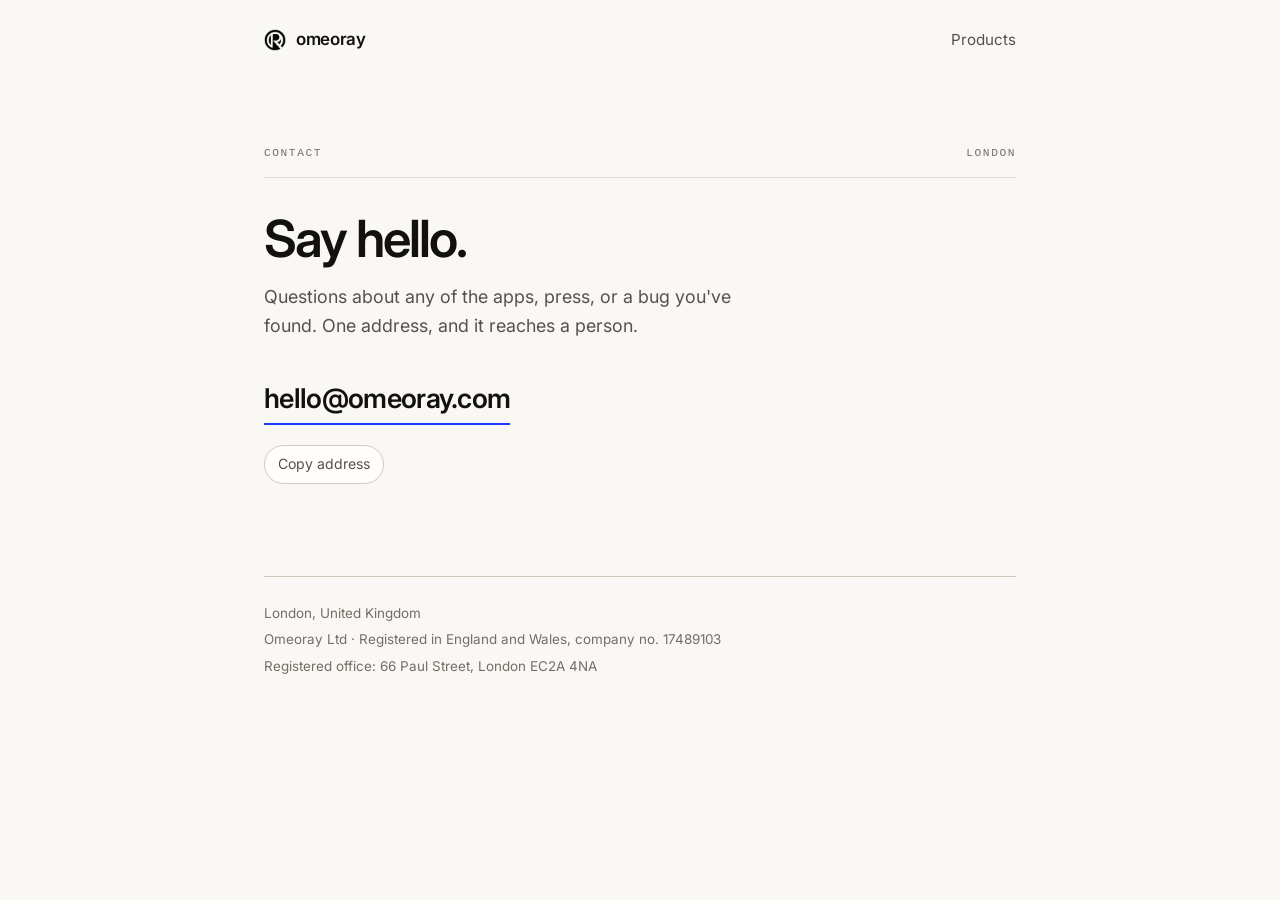
==== commit 00ce774f: "Contact address: hello@omeoray.com A role address rather than a personal one — it reads better on a " ====
--- a/contact/index.html
+++ b/contact/index.html
@@ -37,7 +37,7 @@
       <h1>Say hello.</h1>
       <p>Questions about any of the apps, press, or a bug you've found. One address, and it reaches a person.</p>
 
-      <a class="mailto" href="mailto:romeo@omeoray.com">romeo@omeoray.com</a>
+      <a class="mailto" href="mailto:hello@omeoray.com">hello@omeoray.com</a>
 
       <div class="copy-row">
         <button class="copy" id="copyBtn" type="button" hidden>Copy address</button>
@@ -60,7 +60,7 @@
   // Only offer the copy button if the browser can actually copy.
   var btn = document.getElementById('copyBtn');
   var note = document.getElementById('copyNote');
-  var address = 'romeo@omeoray.com';
+  var address = 'hello@omeoray.com';
 
   if (btn && navigator.clipboard && window.isSecureContext) {
     btn.hidden = false;
--- a/styles.css
+++ b/styles.css
@@ -164,7 +164,7 @@
   line-height: 1.02;
   letter-spacing: -0.04em;
   font-weight: 600;
-  max-width: 14ch;
+  max-width: 20ch;
 }
 
 .hero p {
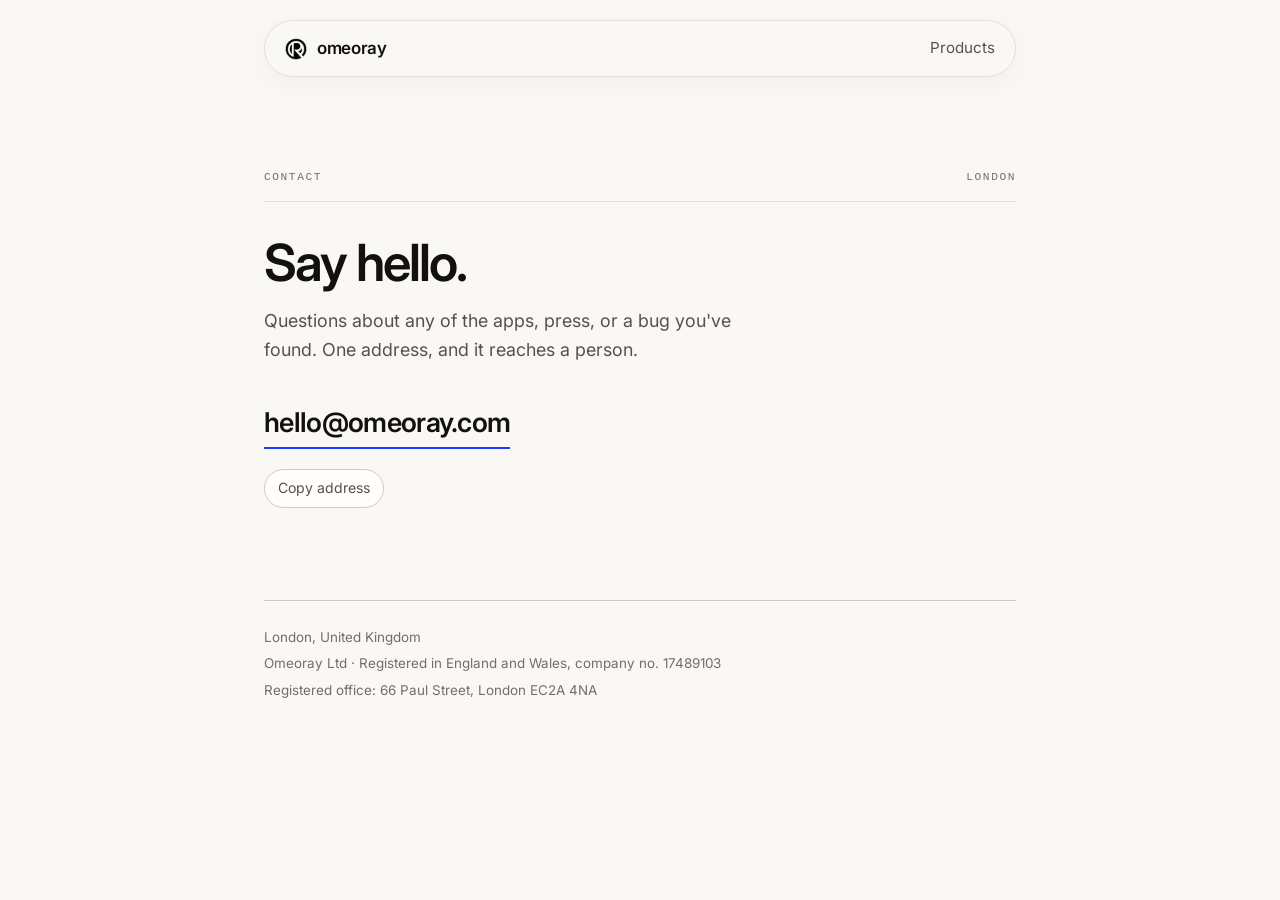
==== commit f1c9db03: "Add orbital product launcher and floating navigation" ====
--- a/contact/index.html
+++ b/contact/index.html
@@ -24,7 +24,7 @@
       <img class="mark" src="../assets/omeoray-mark.png" width="512" height="512" alt="" decoding="async">
       <span>omeoray</span>
     </a>
-    <nav><a href="../">Products</a></nav>
+    <nav aria-label="Main navigation"><a href="../#products">Products</a></nav>
   </header>
 
   <main>
--- a/styles.css
+++ b/styles.css
@@ -549,3 +549,120 @@
     transition: none;
   }
 }
+
+/* Floating navigation and a quiet reading-progress edge. */
+html { scroll-behavior: smooth; scroll-padding-top: 110px; }
+.top {
+  position: sticky;
+  top: 16px;
+  z-index: 10;
+  margin-top: 20px;
+  padding: 14px 20px;
+  border: 1px solid var(--line);
+  border-radius: 999px;
+  background: var(--bg);
+  background: color-mix(in srgb, var(--bg) 90%, transparent);
+  backdrop-filter: blur(18px);
+  box-shadow: 0 6px 24px rgba(0, 0, 0, 0.04);
+  overflow: hidden;
+}
+.top::after {
+  content: "";
+  position: absolute;
+  bottom: 0;
+  left: 0;
+  width: 100%;
+  height: 2px;
+  background: var(--accent);
+  transform: scaleX(var(--progress, 0));
+  transform-origin: left;
+  pointer-events: none;
+}
+.top nav { display: flex; gap: 20px; }
+.top nav a[aria-current] { color: var(--accent); }
+.panel { scroll-margin-top: 110px; }
+
+/* Product satellites: real anchor links, usable without JavaScript. */
+.orbit {
+  position: relative;
+  width: 280px;
+  height: 240px;
+  margin: 32px auto 38px;
+  display: grid;
+  place-items: center;
+}
+.orbit-ring {
+  position: absolute;
+  width: 200px;
+  height: 200px;
+  border: 1px solid var(--line-strong);
+  border-radius: 50%;
+}
+.orbit-ring::before {
+  content: "";
+  position: absolute;
+  inset: 22px;
+  border: 1px dashed var(--line);
+  border-radius: 50%;
+}
+.orbit-ring::after {
+  content: "";
+  position: absolute;
+  inset: -10px;
+  border: 1px solid transparent;
+  border-top-color: var(--accent);
+  border-radius: 50%;
+  animation: bearing 24s linear infinite;
+}
+.hero .orbit .mark { width: 68px; height: 68px; margin: 0; }
+.orbit-product {
+  position: absolute;
+  display: grid;
+  justify-items: center;
+  gap: 6px;
+  color: var(--ink-soft);
+  text-decoration: none;
+  font-family: var(--mono);
+  font-size: 11px;
+  transition: transform 200ms ease, color 200ms ease;
+}
+.orbit-product img {
+  border-radius: 14px;
+  box-shadow: 0 6px 18px rgba(0, 0, 0, 0.12);
+  border: 3px solid var(--bg);
+}
+.orbit-one { top: 0; left: 40px; }
+.orbit-two { right: 0; top: 88px; }
+.orbit-three { bottom: -8px; left: 48px; }
+.orbit-product:hover, .orbit-product:focus-visible { transform: translateY(-5px); color: var(--accent); }
+@keyframes bearing { to { transform: rotate(360deg); } }
+
+/* Light follows the pointer; keyboard focus gets the same illuminated surface. */
+.panel::after {
+  content: "";
+  position: absolute;
+  inset: 0;
+  background: radial-gradient(240px circle at var(--pointer-x, 50%) var(--pointer-y, 50%), var(--accent-wash), transparent);
+  pointer-events: none;
+  opacity: 0;
+  transition: opacity 220ms ease;
+}
+.panel:hover::after, .panel:focus-within::after { opacity: 1; }
+.panel-art { transition: transform 220ms ease, box-shadow 220ms ease; }
+.panel:hover .panel-art, .panel:focus-within .panel-art {
+  transform: translateY(-4px) rotate(-3deg);
+  box-shadow: 0 8px 18px rgba(0, 0, 0, 0.12);
+}
+@media (max-width: 34rem) {
+  .top { padding: 12px 16px; gap: 10px; }
+  .top nav { gap: 14px; }
+  .top nav a { font-size: 0.85rem; }
+  .brand { gap: 6px; font-size: 0.95rem; }
+  .hero { padding-top: 48px; }
+}
+@media (prefers-reduced-motion: reduce) {
+  html { scroll-behavior: auto; }
+  .orbit-ring::after { animation: none; }
+  .orbit-product:hover, .orbit-product:focus-visible,
+  .panel:hover .panel-art, .panel:focus-within .panel-art { transform: none; }
+}
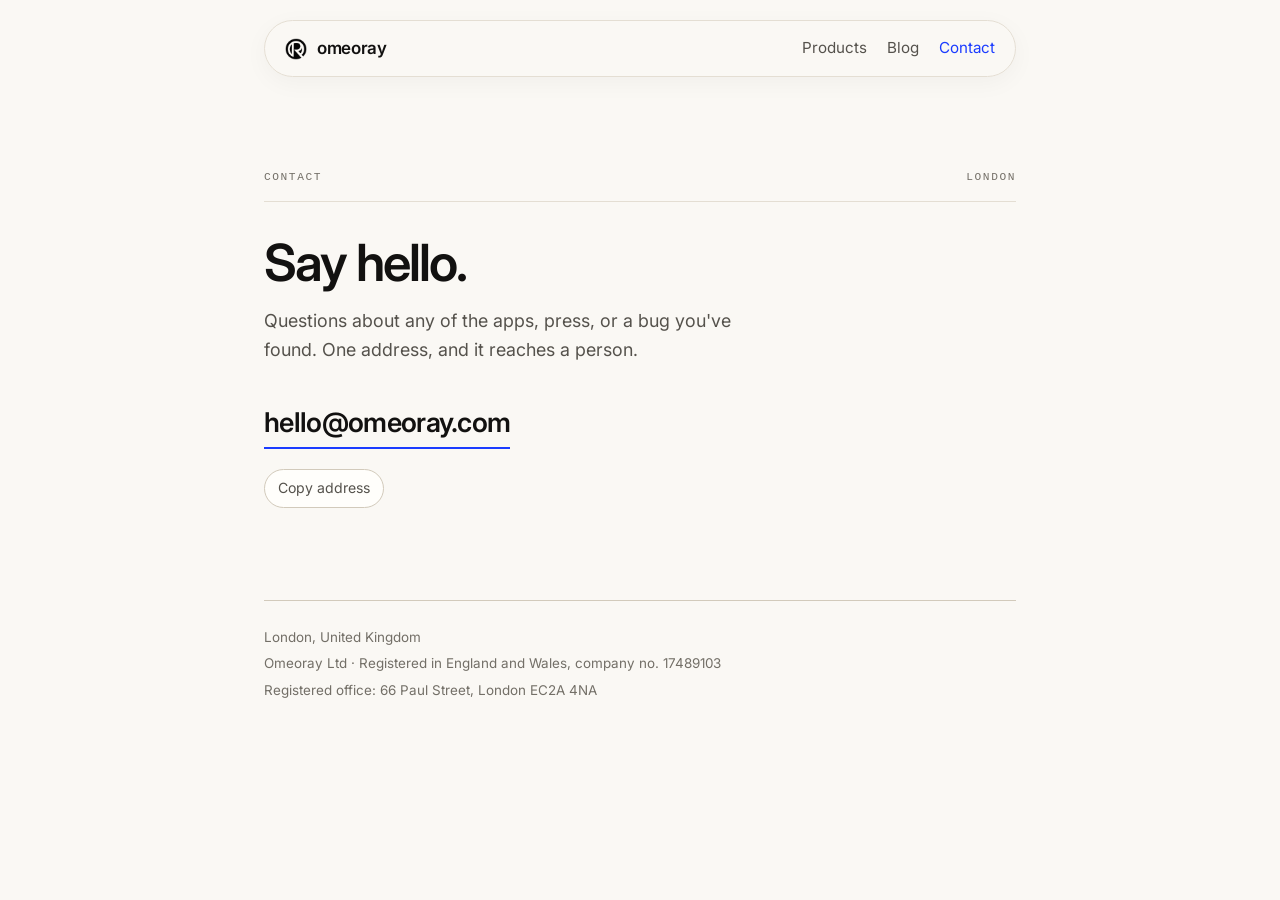
==== commit f4e2ec51: "Add a blog, the first B33n post, and make the site easy for AI to read The blog lives at /blog/ with" ====
--- a/contact/index.html
+++ b/contact/index.html
@@ -1,19 +1,41 @@
 <!DOCTYPE html>
-<html lang="en">
+<html lang="en-GB">
 <head>
 <meta charset="utf-8">
 <meta name="viewport" content="width=device-width, initial-scale=1">
 <title>Contact — Omeoray</title>
 <meta name="description" content="Get in touch with Omeoray.">
+<link rel="canonical" href="https://omeoray.com/contact/">
 <link rel="icon" href="../favicon.svg" type="image/svg+xml">
 <link rel="apple-touch-icon" href="../assets/apple-touch-icon.png">
 <meta property="og:title" content="Contact — Omeoray">
 <meta property="og:description" content="Get in touch with Omeoray.">
 <meta property="og:type" content="website">
+<meta property="og:url" content="https://omeoray.com/contact/">
+<meta property="og:site_name" content="Omeoray">
+<meta property="og:image" content="https://omeoray.com/assets/og-omeoray.png">
+<meta name="twitter:card" content="summary_large_image">
 <link rel="preconnect" href="https://fonts.googleapis.com">
 <link rel="preconnect" href="https://fonts.gstatic.com" crossorigin>
 <link href="https://fonts.googleapis.com/css2?family=Inter:wght@400;500;600&display=swap" rel="stylesheet">
 <link rel="stylesheet" href="../styles.css">
+<script type="application/ld+json">
+{
+  "@context": "https://schema.org",
+  "@type": "ContactPage",
+  "url": "https://omeoray.com/contact/",
+  "name": "Contact Omeoray",
+  "mainEntity": {
+    "@type": "Organization",
+    "@id": "https://omeoray.com/#organization",
+    "name": "Omeoray",
+    "legalName": "Omeoray Ltd",
+    "url": "https://omeoray.com/",
+    "email": "hello@omeoray.com",
+    "contactPoint": { "@type": "ContactPoint", "email": "hello@omeoray.com", "contactType": "customer support" }
+  }
+}
+</script>
 </head>
 <body>
 
@@ -24,7 +46,7 @@
       <img class="mark" src="../assets/omeoray-mark.png" width="512" height="512" alt="" decoding="async">
       <span>omeoray</span>
     </a>
-    <nav aria-label="Main navigation"><a href="../#products">Products</a></nav>
+    <nav aria-label="Main navigation"><a href="../#products">Products</a><a href="../blog/">Blog</a><a href="./" aria-current="page">Contact</a></nav>
   </header>
 
   <main>
--- a/styles.css
+++ b/styles.css
@@ -666,3 +666,403 @@
   .orbit-product:hover, .orbit-product:focus-visible,
   .panel:hover .panel-art, .panel:focus-within .panel-art { transform: none; }
 }
+
+/* ---------- blog ---------- */
+
+.skip {
+  position: absolute;
+  left: 16px;
+  top: -60px;
+  z-index: 20;
+  padding: 8px 14px;
+  border-radius: 999px;
+  background: var(--ink);
+  color: var(--bg);
+  text-decoration: none;
+}
+.skip:focus { top: 12px; }
+
+.top nav a[aria-current="page"] { color: var(--accent); }
+
+.blog-head,
+.post-head {
+  padding: 92px 0 0;
+}
+
+.blog-head h1,
+.post-head h1 {
+  margin: 34px 0 18px;
+  font-size: clamp(2.1rem, 7vw, 3.1rem);
+  line-height: 1.06;
+  letter-spacing: -0.04em;
+  font-weight: 600;
+}
+
+.blog-head > p,
+.dek {
+  margin: 0;
+  max-width: 36rem;
+  color: var(--ink-soft);
+  font-size: 1.15rem;
+}
+
+.byline {
+  display: flex;
+  flex-wrap: wrap;
+  gap: 6px 18px;
+  margin: 22px 0 0;
+}
+
+/* the index: one row per post, the same ruled rhythm as the products list */
+.posts {
+  list-style: none;
+  margin: 56px 0 0;
+  padding: 0;
+  border-top: 1px solid var(--line-strong);
+}
+
+.post-card {
+  position: relative;
+  padding: 28px 0;
+  border-bottom: 1px solid var(--line);
+}
+
+.post-card a {
+  color: inherit;
+  text-decoration: none;
+}
+
+.post-card a::after {
+  content: "";
+  position: absolute;
+  inset: 0;
+}
+
+.post-card img {
+  display: block;
+  width: 100%;
+  height: auto;
+  border-radius: var(--radius);
+  border: 1px solid var(--line);
+  margin-bottom: 20px;
+  transition: transform 220ms ease;
+}
+
+.post-card:hover img,
+.post-card:focus-within img {
+  transform: translateY(-3px);
+}
+
+.post-card h2 {
+  margin: 8px 0 8px;
+  font-size: 1.45rem;
+  line-height: 1.2;
+  letter-spacing: -0.025em;
+  font-weight: 600;
+  transition: color 140ms ease;
+}
+
+.post-card:hover h2,
+.post-card:focus-within h2 {
+  color: var(--accent);
+}
+
+.post-card p {
+  margin: 0;
+  color: var(--ink-soft);
+}
+
+/* ---------- a post ---------- */
+
+.post-figure {
+  margin: 44px 0;
+}
+
+.post-figure img {
+  display: block;
+  width: 100%;
+  height: auto;
+  border-radius: 14px;
+  border: 1px solid var(--line);
+}
+
+.post-figure figcaption {
+  margin-top: 10px;
+  color: var(--ink-faint);
+  font-size: 0.86rem;
+}
+
+.post-figure.wide {
+  margin-left: -24px;
+  margin-right: -24px;
+}
+
+.facts {
+  position: relative;
+  margin: 0 0 48px;
+  padding: 24px 24px 22px 26px;
+  border: 1px solid var(--line);
+  border-radius: var(--radius);
+  background: var(--panel);
+}
+
+.facts::before {
+  content: "";
+  position: absolute;
+  top: 18px;
+  bottom: 18px;
+  left: -1px;
+  width: 2px;
+  background: var(--accent);
+}
+
+.facts h2 {
+  margin: 0 0 12px !important;
+}
+
+.facts ul {
+  margin: 0;
+  padding-left: 1.1em;
+}
+
+.facts li {
+  margin: 0 0 6px;
+  color: var(--ink-soft);
+}
+
+.facts li strong {
+  color: var(--ink);
+  font-weight: 600;
+}
+
+.prose {
+  max-width: 40rem;
+}
+
+.prose p,
+.prose li {
+  color: var(--ink-soft);
+}
+
+.prose p {
+  margin: 0 0 20px;
+}
+
+.prose strong {
+  color: var(--ink);
+  font-weight: 600;
+}
+
+.prose a {
+  color: var(--ink);
+  text-decoration-color: var(--accent);
+  text-decoration-thickness: 2px;
+  text-underline-offset: 3px;
+  transition: color 140ms ease;
+}
+
+.prose a:hover,
+.prose a:focus-visible {
+  color: var(--accent);
+}
+
+.prose h2 {
+  margin: 64px 0 18px;
+  font-size: 1.6rem;
+  line-height: 1.2;
+  letter-spacing: -0.03em;
+  font-weight: 600;
+}
+
+.prose h3 {
+  margin: 40px 0 10px;
+  font-size: 1.18rem;
+  letter-spacing: -0.018em;
+  font-weight: 600;
+}
+
+.prose ul {
+  margin: 0 0 22px;
+  padding-left: 1.2em;
+}
+
+.prose li {
+  margin: 0 0 8px;
+}
+
+.prose code {
+  font-family: var(--mono);
+  font-size: 0.86em;
+  padding: 2px 6px;
+  border-radius: 6px;
+  background: var(--accent-wash);
+  border: 1px solid var(--line);
+  color: var(--ink);
+  overflow-wrap: anywhere;
+}
+
+.lede {
+  font-size: 1.15rem;
+  color: var(--ink) !important;
+}
+
+/* vibes, drawn the way the app draws them */
+.prose .vibes {
+  display: flex;
+  flex-wrap: wrap;
+  gap: 8px;
+  margin: 4px 0 24px;
+  padding: 0;
+  list-style: none;
+}
+
+.prose .vibes li {
+  margin: 0;
+  padding: 6px 12px;
+  border-radius: 999px;
+  font-size: 0.9rem;
+  font-weight: 500;
+  color: var(--ink);
+  background: color-mix(in srgb, var(--vibe) 16%, var(--panel));
+  border: 1px solid color-mix(in srgb, var(--vibe) 34%, transparent);
+  transition: transform 160ms ease;
+}
+
+.prose .vibes li:hover {
+  transform: translateY(-2px) rotate(-2deg);
+}
+
+/* the comparison: scrolls inside itself on a phone, never the page */
+.table-wrap {
+  margin: 0 0 14px;
+  overflow-x: auto;
+  border: 1px solid var(--line);
+  border-radius: var(--radius);
+  background: var(--panel);
+}
+
+.compare {
+  width: 100%;
+  min-width: 40rem;
+  border-collapse: collapse;
+  font-size: 0.9rem;
+  line-height: 1.45;
+}
+
+.compare caption {
+  caption-side: bottom;
+  padding: 12px 16px;
+  text-align: left;
+  color: var(--ink-faint);
+  font-size: 0.82rem;
+  border-top: 1px solid var(--line);
+}
+
+.compare th,
+.compare td {
+  padding: 12px 14px;
+  text-align: left;
+  vertical-align: top;
+  border-bottom: 1px solid var(--line);
+  color: var(--ink-soft);
+}
+
+.compare thead th {
+  font-family: var(--mono);
+  font-size: 0.68rem;
+  font-weight: 500;
+  letter-spacing: 0.12em;
+  text-transform: uppercase;
+  color: var(--ink-faint);
+}
+
+.compare tbody th {
+  color: var(--ink);
+  font-weight: 600;
+  width: 22%;
+}
+
+.compare tbody tr:last-child > * {
+  border-bottom: 0;
+}
+
+.compare .ours {
+  background: var(--accent-wash);
+  color: var(--ink);
+  font-weight: 500;
+}
+
+.compare thead .ours {
+  color: var(--accent);
+}
+
+.faq h3 {
+  margin-top: 28px;
+}
+
+.cta {
+  margin: 30px 0 0;
+}
+
+.post-foot {
+  margin-top: 64px;
+  padding-top: 20px;
+  border-top: 1px solid var(--line);
+}
+
+.post-foot a {
+  color: var(--ink-soft);
+  text-decoration: none;
+}
+
+.post-foot a:hover,
+.post-foot a:focus-visible {
+  color: var(--accent);
+}
+
+@media (max-width: 34rem) {
+  .blog-head,
+  .post-head {
+    padding-top: 56px;
+  }
+
+  .post-figure.wide {
+    margin-left: -16px;
+    margin-right: -16px;
+  }
+
+  .post-figure.wide img {
+    border-radius: 0;
+    border-left: 0;
+    border-right: 0;
+  }
+
+  .post-figure.wide figcaption {
+    padding: 0 16px;
+  }
+
+  /* diagrams stay legible on a phone: they scroll sideways inside themselves */
+  .post-figure.diagram .scroller {
+    overflow-x: auto;
+    border-top: 1px solid var(--line);
+    border-bottom: 1px solid var(--line);
+  }
+
+  .post-figure.diagram .scroller img {
+    width: 780px;
+    max-width: none;
+    border: 0;
+  }
+
+  .facts {
+    padding: 20px 18px 18px 20px;
+  }
+}
+
+@media (prefers-reduced-motion: reduce) {
+  .post-card:hover img,
+  .post-card:focus-within img,
+  .prose .vibes li:hover {
+    transform: none;
+  }
+}
